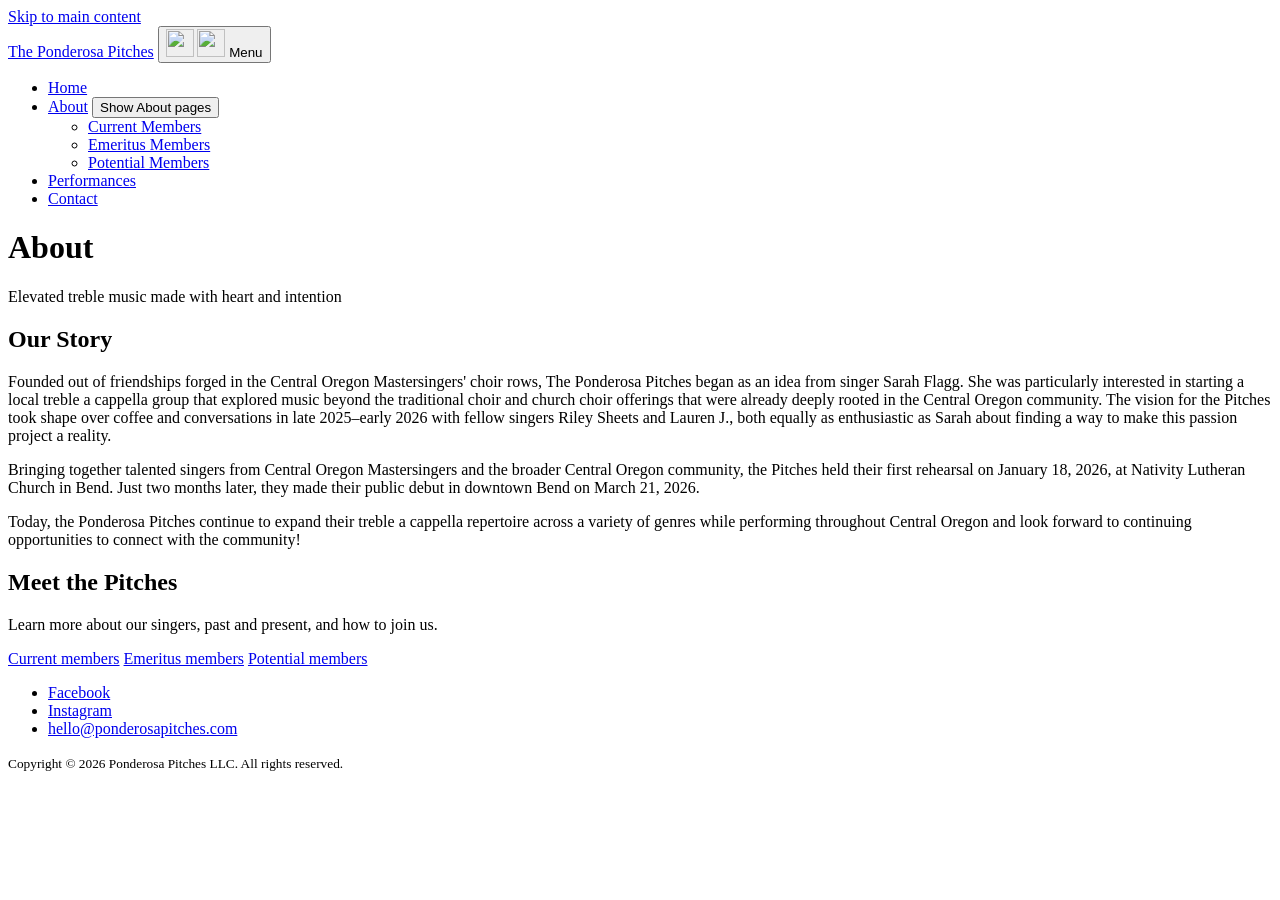
==== about.html @ 17bc46f4 "Initial files upload" ====
<!doctype html>
<html class="no-js" lang="en">
  <head>
    <meta charset="utf-8" />
    <meta name="viewport" content="width=device-width, initial-scale=1.0" />
    <title>About | The Ponderosa Pitches</title>
    <meta name="description" content="The story of The Ponderosa Pitches, Central Oregon's treble a cappella group." />
    <meta name="theme-color" content="#1c1c1c" />

    <!-- Link previews on Facebook, Instagram, texts. Change the domain if the site lives elsewhere. -->
    <meta property="og:type" content="website" />
    <meta property="og:site_name" content="The Ponderosa Pitches" />
    <meta property="og:title" content="About | The Ponderosa Pitches" />
    <meta property="og:description" content="The story of The Ponderosa Pitches, Central Oregon's treble a cappella group." />
    <meta property="og:url" content="https://ponderosapitches.com/about.html" />
    <meta property="og:image" content="https://ponderosapitches.com/images/all-members-1536.jpg" />
    <meta property="og:image:width" content="1536" />
    <meta property="og:image:height" content="1024" />
    <meta property="og:image:alt" content="The nine members of the Ponderosa Pitches standing in a row, smiling." />

    <link rel="icon" href="images/favicon.svg" type="image/svg+xml" />
    <link rel="apple-touch-icon" href="images/apple-touch-icon.png" />

    <link rel="preconnect" href="https://fonts.googleapis.com" />
    <link rel="preconnect" href="https://fonts.gstatic.com" crossorigin />
    <link rel="stylesheet" href="https://fonts.googleapis.com/css2?family=Bebas+Neue&family=Playfair+Display:wght@400..700&display=swap" />
    <link rel="stylesheet" href="css/pitches.css" />
    <script>document.documentElement.className = 'js';</script>
  </head>
  <body>
    <a class="skip-link" href="#main">Skip to main content</a>

    <header>
      <div class="site-nav on-dark">
        <div class="grid-container">
          <nav aria-label="Main">
            <div class="site-nav__bar">
              <a class="site-nav__brand" href="index.html">The Ponderosa Pitches</a>
              <button class="nav-toggle" type="button" aria-expanded="false" aria-controls="primary-menu">
                <img class="icon-closed" src="images/menu-bars.svg" alt="" width="28" height="28" />
                <img class="icon-open" src="images/menu-close.svg" alt="" width="28" height="28" />
                <span class="visually-hidden">Menu</span>
              </button>
            </div>
            <ul class="nav-menu" id="primary-menu">
              <li><a href="index.html">Home</a></li>
              <li class="has-subnav is-current">
                <a href="about.html" aria-current="page">About</a>
                <button class="subnav-toggle" type="button" aria-expanded="false" aria-controls="about-subnav">
                  <span class="visually-hidden">Show About pages</span>
                </button>
                <ul class="subnav" id="about-subnav">
                  <li><a href="current.html">Current Members</a></li>
                  <li><a href="emeritus.html">Emeritus Members</a></li>
                  <li><a href="potential-members.html">Potential Members</a></li>
                </ul>
              </li>
              <li><a href="performances.html">Performances</a></li>
              <li><a href="contact.html">Contact</a></li>
            </ul>
          </nav>
        </div>
      </div>
    </header>

    <main id="main" tabindex="-1">
      <div class="page-title">
        <div class="grid-container">
          <h1>About</h1>
          <p class="subtitle">Elevated treble music made with heart and intention</p>
        </div>
      </div>

      <div class="page-body">
        <div class="grid-container">
          <div class="prose">
            <h2>Our Story</h2>
            <p>Founded out of friendships forged in the Central Oregon Mastersingers' choir rows, The Ponderosa Pitches began as an idea from singer Sarah Flagg. She was particularly interested in starting a local treble a cappella group that explored music beyond the traditional choir and church choir offerings that were already deeply rooted in the Central Oregon community. The vision for the Pitches took shape over coffee and conversations in late 2025–early 2026 with fellow singers Riley Sheets and Lauren J., both equally as enthusiastic as Sarah about finding a way to make this passion project a reality.</p>
            <p>Bringing together talented singers from Central Oregon Mastersingers and the broader Central Oregon community, the Pitches held their first rehearsal on January 18, 2026, at Nativity Lutheran Church in Bend. Just two months later, they made their public debut in downtown Bend on March 21, 2026.</p>
            <p>Today, the Ponderosa Pitches continue to expand their treble a cappella repertoire across a variety of genres while performing throughout Central Oregon and look forward to continuing opportunities to connect with the community!</p>

            <h2>Meet the Pitches</h2>
            <p>Learn more about our singers, past and present, and how to join us.</p>
            <p class="button-row">
              <a class="button" href="current.html">Current members</a>
              <a class="button" href="emeritus.html">Emeritus members</a>
              <a class="button" href="potential-members.html">Potential members</a>
            </p>
          </div>
        </div>
      </div>
    </main>

    <footer class="site-footer on-dark">
      <div class="grid-container">
        <nav aria-label="Connect with us">
          <ul class="footer-links">
            <li><a href="https://facebook.com/ponderosapitches">Facebook</a></li>
            <li><a href="https://instagram.com/ponderosapitches">Instagram</a></li>
            <li><a href="mailto:hello@ponderosapitches.com">hello@ponderosapitches.com</a></li>
          </ul>
        </nav>
        <small>Copyright © 2026 Ponderosa Pitches LLC. All rights reserved.</small>
      </div>
    </footer>

    <script src="js/nav.js"></script>
  </body>
</html>
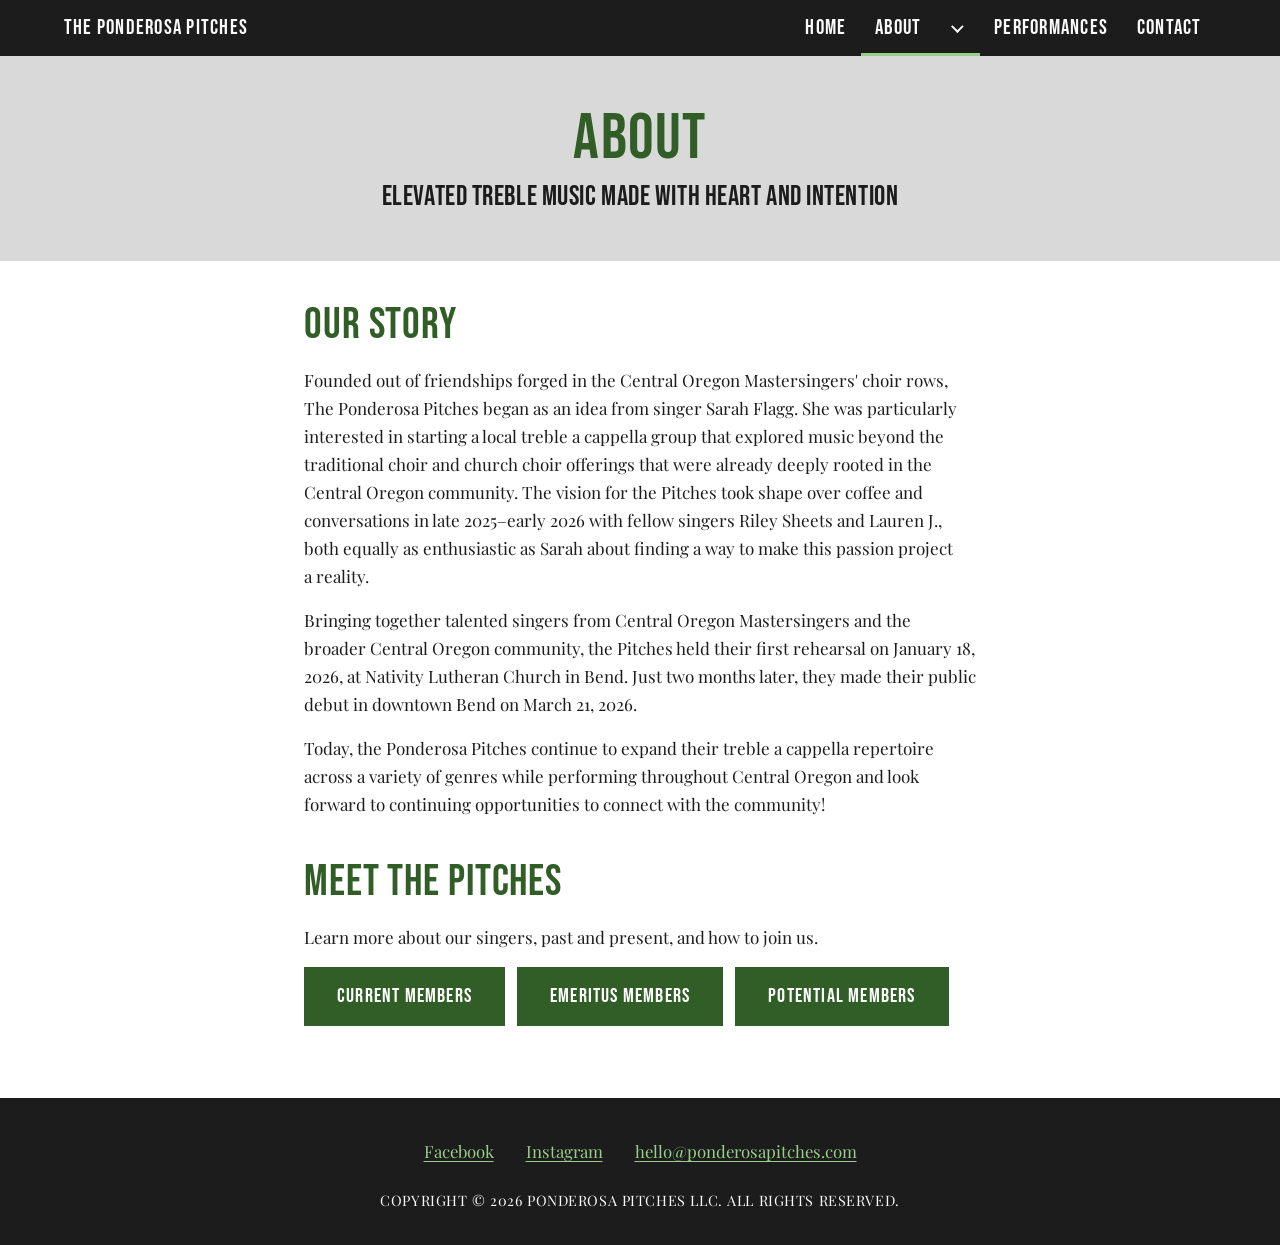
==== commit 2676e839: "Fix stylesheet path and update comment in about.html Updated the stylesheet link and modified commen" ====
--- a/about.html
+++ b/about.html
@@ -7,7 +7,7 @@
     <meta name="description" content="The story of The Ponderosa Pitches, Central Oregon's treble a cappella group." />
     <meta name="theme-color" content="#1c1c1c" />
 
-    <!-- Link previews on Facebook, Instagram, texts. Change the domain if the site lives elsewhere. -->
+    <!-- Link previews on Facebook, Instagram, texts. -->
     <meta property="og:type" content="website" />
     <meta property="og:site_name" content="The Ponderosa Pitches" />
     <meta property="og:title" content="About | The Ponderosa Pitches" />
@@ -24,7 +24,7 @@
     <link rel="preconnect" href="https://fonts.googleapis.com" />
     <link rel="preconnect" href="https://fonts.gstatic.com" crossorigin />
     <link rel="stylesheet" href="https://fonts.googleapis.com/css2?family=Bebas+Neue&family=Playfair+Display:wght@400..700&display=swap" />
-    <link rel="stylesheet" href="css/pitches.css" />
+    <link rel="stylesheet" href="styles/pitches.css" />
     <script>document.documentElement.className = 'js';</script>
   </head>
   <body>
--- a/styles/pitches.css
+++ b/styles/pitches.css
@@ -0,0 +1,675 @@
+/* ==========================================================================
+   The Ponderosa Pitches - site styles 
+   ========================================================================== */
+
+:root {
+  --dark-green: #315e26;
+  --light-green: #97cf8a;   /* value from the original Google Site */
+  --grey: #d9d9d9;
+  --blackish: #1c1c1c;
+  --offwhite: #f9f9f9;
+  --field-border: #595959;  /* also used for chip/card UI borders that must meet 3:1 */
+  --nav-raised: #2d2d2d;    /* open menu / dropdown panel on the near-black bar */
+  --nav-line: #444;
+
+  --font-display: "Bebas Neue", Impact, "Arial Narrow", sans-serif;
+  --font-body: "Playfair Display", Georgia, "Times New Roman", serif;
+
+  --nav-height: 3.5rem;
+  --gap: clamp(1rem, 0.6rem + 1.6vw, 1.75rem);
+  --content-width: 75rem;
+  --prose-width: 42rem;
+}
+
+*, *::before, *::after { box-sizing: border-box; }
+html { -webkit-text-size-adjust: 100%; text-size-adjust: 100%; }
+body { margin: 0; }
+h1, h2, h3, h4, h5, h6, p, ul, ol, dl, dd, figure, blockquote { margin: 0; }
+p, ul, ol { margin-bottom: 1rem; }
+ul, ol { padding-left: 1.25rem; }
+img, svg, video { max-width: 100%; height: auto; vertical-align: middle; }
+iframe { max-width: 100%; }
+input, button, select, textarea { font: inherit; color: inherit; margin: 0; }
+button { cursor: pointer; }
+[hidden] { display: none !important; }
+
+/* Centered page column with 16px+ side gutters (and room for phone notches) */
+.grid-container {
+  width: 100%;
+  max-width: var(--content-width);
+  margin-left: auto;
+  margin-right: auto;
+  padding-left: max(1rem, env(safe-area-inset-left, 0px));
+  padding-right: max(1rem, env(safe-area-inset-right, 0px));
+}
+@media (min-width: 40em) {
+  .grid-container {
+    padding-left: max(1.5rem, env(safe-area-inset-left, 0px));
+    padding-right: max(1.5rem, env(safe-area-inset-right, 0px));
+  }
+}
+
+html { scroll-behavior: smooth; }
+
+body {
+  font-family: var(--font-body);
+  font-size: 1.0625rem;
+  line-height: 1.65;
+  color: var(--blackish);
+  background-color: #fff;
+  -webkit-font-smoothing: antialiased;
+}
+
+/* Sticky footer */
+body { display: flex; flex-direction: column; min-height: 100vh; min-height: 100dvh; }
+main { flex: 1 0 auto; }
+.site-footer { flex-shrink: 0; }
+
+h1, h2, h3, h4, .subtitle {
+  font-family: var(--font-display);
+  font-weight: 400;
+  color: var(--dark-green);
+  text-transform: uppercase;
+  letter-spacing: 0.02em;
+  line-height: 1.1;
+  text-wrap: balance;          /* no single word stranded on the last line */
+  overflow-wrap: break-word;   /* a long word must never force sideways scrolling */
+}
+h1 { font-size: clamp(1.9rem, 1.2rem + 3.5vw, 4rem); margin-bottom: 1rem; }
+h2 { font-size: clamp(2rem, 1.5rem + 2.4vw, 2.75rem); margin-bottom: 1rem; }
+h3 { font-size: clamp(1.5rem, 1.3rem + 1vw, 1.9rem); margin-bottom: 0.5rem; }
+.subtitle { font-size: clamp(1.25rem, 1rem + 1.2vw, 1.75rem); }
+p { text-wrap: pretty; }
+
+[id] { scroll-margin-top: calc(var(--nav-height) + 1rem); }
+
+a {
+  color: var(--dark-green);
+  text-decoration: underline;
+  text-decoration-thickness: 1px;
+  text-underline-offset: 0.15em;
+}
+a:hover, a:focus { color: var(--blackish); text-decoration-thickness: 2px; }
+
+/* Visible keyboard focus everywhere */
+:focus-visible {
+  outline: 3px solid var(--blackish) !important;
+  outline-offset: 3px !important;
+  box-shadow: 0 0 0 6px #fff !important;
+}
+.on-dark :focus-visible {
+  outline-color: var(--light-green) !important;
+  box-shadow: 0 0 0 6px var(--blackish) !important;
+}
+
+/* Skip link */
+.skip-link {
+  position: absolute;
+  left: 0.5rem; top: -4rem;
+  z-index: 100;
+  padding: 0.75rem 1.25rem;
+  background: var(--light-green);
+  color: var(--blackish);
+  font-family: var(--font-display);
+  font-size: 1.25rem;
+  letter-spacing: 0.05em;
+  text-transform: uppercase;
+  text-decoration: none;
+}
+.skip-link:focus { top: 0.5rem; color: var(--blackish); }
+
+main:focus { outline: none; } 
+
+/* ---------- buttons ---------- */
+.button, .button:visited {
+  display: inline-flex;
+  align-items: center;
+  justify-content: center;
+  min-height: 2.75rem;
+  padding: 0.85em 1.6em;
+  margin: 0;
+  border: 1px solid transparent;
+  border-radius: 0;
+  background-color: var(--dark-green);
+  color: #fff;
+  font-family: var(--font-display);
+  font-size: 1.25rem;
+  line-height: 1.15;           /* room between lines when a long label wraps on phones */
+  letter-spacing: 0.06em;
+  text-align: center;
+  text-wrap: balance;
+  text-transform: uppercase;
+  text-decoration: none;
+  cursor: pointer;
+  transition: background-color 0.2s ease, transform 0.15s ease, box-shadow 0.15s ease;
+}
+.button:hover, .button:focus {
+  background-color: var(--blackish);
+  color: #fff;
+  text-decoration: none;
+}
+.button:hover { transform: translateY(-1px); box-shadow: 0 4px 12px rgba(0, 0, 0, 0.2); }
+
+/* ---------- header / navigation ---------- */
+
+body > header {
+  position: sticky;
+  top: 0;
+  z-index: 50;
+}
+.site-nav {
+  background: var(--blackish);
+  color: var(--offwhite);
+  padding-top: env(safe-area-inset-top, 0px);
+}
+/* On very short screens (phone held sideways, or heavy zoom) let it scroll away so it
+   doesn't eat the reading area */
+@media (max-height: 30em) {
+  body > header { position: static; }
+}
+
+.site-nav a, .site-nav button {
+  color: var(--offwhite);
+  font-family: var(--font-display);
+  font-size: 1.3rem;
+  letter-spacing: 0.06em;
+  text-transform: uppercase;
+  text-decoration: none;
+  transition: color 0.15s ease;
+}
+.site-nav a:hover, .site-nav button:hover { color: var(--light-green); }
+
+.site-nav__bar {
+  display: flex; align-items: center; justify-content: space-between;
+  gap: 1rem; min-height: var(--nav-height);
+}
+.site-nav__brand { padding: 0.5rem 0; }
+
+/* Menu trigger */
+.nav-toggle {
+  display: none;               /* shown only when JS is running, on small screens */
+  width: 2.75rem; height: 2.75rem; padding: 0; margin: 0;
+  align-items: center; justify-content: center;
+  background: transparent; border: 0; border-radius: 3px;
+  cursor: pointer;
+}
+.nav-toggle img { display: block; width: 1.75rem; height: 1.75rem; }
+/* Two icons, swapped by the button's expanded state */
+.nav-toggle .icon-open, .nav-toggle[aria-expanded="true"] .icon-closed { display: none; }
+.nav-toggle[aria-expanded="true"] .icon-open { display: block; }
+.nav-toggle[aria-expanded="true"] { background: var(--nav-raised); }
+
+.nav-menu, .nav-menu ul { list-style: none; margin: 0; padding: 0; }
+.nav-menu > li { position: relative; }
+.nav-menu a, .subnav-toggle {
+  display: flex; align-items: center;
+  min-height: 2.75rem; padding: 0.4rem 0.9rem;
+}
+/* Current page (aria-current="page") or section (aria-current="true") is marked with a bar */
+.nav-menu a[aria-current] { box-shadow: inset 4px 0 0 var(--light-green); }
+
+.has-subnav { display: flex; flex-wrap: wrap; align-items: stretch; }
+.has-subnav > a { flex: 1 1 auto; }
+.subnav-toggle {
+  flex: 0 0 auto; width: 2.75rem; justify-content: center;
+  background: transparent; border: 0; cursor: pointer; padding: 0;
+}
+.subnav-toggle::after,
+.member-card__bio summary::after {        /* chevron drawn with borders, no icon font needed */
+  content: ""; width: 0.55rem; height: 0.55rem;
+  border-right: 2px solid currentColor; border-bottom: 2px solid currentColor;
+  transform: translateY(-2px) rotate(45deg);
+  transition: transform 0.2s ease;
+}
+.subnav-toggle[aria-expanded="true"]::after { transform: translateY(2px) rotate(-135deg); }
+
+.subnav { display: none; flex-basis: 100%; background: var(--nav-raised); }
+.subnav.is-open { display: block; }
+.subnav a { padding-left: 1.75rem; }
+
+/* Small screens: menu collapses behind a button, but only when JS is available */
+@media (max-width: 47.99em) {
+  .js .nav-toggle { display: inline-flex; }
+  .js .nav-menu { display: none; padding-bottom: 0.75rem; }
+  .js .nav-menu.is-open {
+    display: block;
+    /* the bar is sticky, so an open menu must scroll on its own if it is taller than the screen */
+    max-height: calc(100dvh - var(--nav-height));
+    overflow-y: auto;
+    overscroll-behavior: contain;
+  }
+  .nav-menu > li + li { border-top: 1px solid var(--nav-line); }
+}
+
+/* Larger screens: horizontal bar with dropdown submenu */
+@media (min-width: 48em) {
+  .site-nav nav { display: flex; flex-wrap: wrap; align-items: center; justify-content: space-between; column-gap: 1.5rem; }
+  .site-nav__bar { flex: 0 0 auto; }
+  .nav-menu { display: flex; flex-wrap: wrap; align-items: stretch; }
+  .nav-menu > li { display: flex; }
+  .nav-menu > li > a, .nav-menu .subnav-toggle { min-height: var(--nav-height); }
+  .nav-menu > li.is-current { box-shadow: inset 0 -3px 0 var(--light-green); }
+  .nav-menu > li > a[aria-current] { box-shadow: none; }
+  .has-subnav { flex-wrap: nowrap; }
+  .subnav {
+    position: absolute; top: 100%; right: 0; z-index: 20;
+    min-width: 16rem; border-top: 1px solid var(--nav-line);
+    box-shadow: 0 6px 12px rgba(0, 0, 0, 0.35);
+  }
+  .subnav a { padding-left: 0.9rem; white-space: nowrap; }
+}
+/* Tablets: slightly tighter menu so the site name and links share one line */
+@media (min-width: 48em) and (max-width: 63.99em) {
+  .site-nav a, .site-nav button { font-size: 1.15rem; letter-spacing: 0.04em; }
+  .nav-menu > li > a { padding-left: 0.6rem; padding-right: 0.6rem; }
+  .nav-menu .subnav-toggle { width: 2.25rem; }
+  .site-nav nav { column-gap: 1rem; }
+}
+@media (min-width: 48em) and (max-width: 54.99em) {
+  .site-nav a, .site-nav button { font-size: 1.05rem; }
+  .nav-menu > li > a { padding-left: 0.45rem; padding-right: 0.45rem; }
+}
+
+/* Home page: site name fades in once the big logo scrolls out of view (js/nav.js) */
+.brand-auto .site-nav__brand { opacity: 0; visibility: hidden; transition: opacity 0.25s ease, visibility 0.25s; }
+.brand-auto.brand-shown .site-nav__brand { opacity: 1; visibility: visible; }
+
+/* ---------- 6. Logo banner + hero photo ---------- */
+.site-banner { text-align: center; padding: 1.25rem 0 0.25rem; }
+.site-logo { margin: 0; line-height: 0; }
+.site-logo img { display: block; width: 100%; max-width: 32rem; height: auto; margin: 0 auto; }
+.site-banner .subtitle { margin: 0.25rem 0 1.25rem; }
+
+/* main pic in index.html swaps in a pre-cropped 2:1 photo on wider screens. */
+.hero-photo { margin: 0; }
+.hero-photo img { display: block; width: 100%; height: auto; }
+
+/* ---------- performances ---------- */
+.upcoming { padding: 2.5rem 0 1rem; }
+.event-list { list-style: none; margin: 0 0 1.5rem; padding: 0; }
+.event {
+  display: flex; align-items: flex-start; gap: 1.1rem;
+  padding: 1.1rem 0;
+  border-bottom: 1px solid var(--grey);
+}
+.event:first-child { border-top: 1px solid var(--grey); }
+.event__badge {
+  flex: 0 0 4.25rem;
+  padding: 0.4rem 0 0.3rem;
+  background: var(--dark-green); color: #fff;
+  text-align: center; line-height: 1;
+  font-family: var(--font-display); text-transform: uppercase;
+}
+.event__month { display: block; font-size: 1.2rem; letter-spacing: 0.08em; }
+.event__day { display: block; font-size: 2.5rem; }
+.event__body { flex: 1 1 auto; min-width: 0; }
+.event__title { margin: 0 0 0.25rem; }
+.event__meta { margin: 0; }
+.event__meta + .event__meta { margin-top: 0.1rem; }
+.event__link { display: inline-block; margin-top: 0.4rem; }
+.event-empty {
+  padding: 1.25rem 1.5rem; margin: 0 0 1.5rem;
+  background: var(--offwhite); border-left: 6px solid var(--dark-green);
+}
+.upcoming__more { text-align: center; }
+
+/* ---------- interior pages ---------- */
+.page-title { background: var(--grey); text-align: center; padding: clamp(1.75rem, 1rem + 3vw, 3rem) 0; }
+.page-title h1 { margin: 0; }
+.page-title .subtitle { margin: 0.5rem 0 0; color: var(--blackish); }
+.page-body { padding: 2.5rem 0 3.5rem; }
+.prose { max-width: var(--prose-width); margin-left: auto; margin-right: auto; }
+.prose h2 { margin-top: 2.5rem; }
+.prose h2:first-child { margin-top: 0; }
+.prose h3 { margin-top: 2rem; }
+.button-row { display: flex; flex-wrap: wrap; gap: 0.75rem; margin: 0 0 1rem; }
+.contact-list { list-style: none; margin: 1.5rem 0; padding: 0; }
+.contact-list li { padding: 0.35rem 0; font-size: 1.15rem; overflow-wrap: anywhere; }
+.page-intro { margin: 0 0 2rem; font-size: clamp(1.5rem, 1.2rem + 1.2vw, 2rem); text-align: center; }
+
+/* ---------- intro (home) ---------- */
+#intro {
+  text-align: center;
+  background-color: var(--grey);
+  margin: 2rem 0;
+  padding: 3.5rem 0;
+}
+#intro p { max-width: var(--prose-width); margin-left: auto; margin-right: auto; }
+@media (min-width: 48em) { #intro { padding: 5rem 0; } }
+
+/* ---------- utilities ---------- */
+.visually-hidden {
+  position: absolute !important;
+  width: 1px; height: 1px;
+  margin: -1px; padding: 0; border: 0;
+  overflow: hidden; clip: rect(0 0 0 0); white-space: nowrap;
+}
+
+/* ---------- member cards ---------- */
+/* Phones and small tablets (under 768px): photo on top, then name, favorites and bio stacked.
+   768px and wider: photo on the left, text on the right.
+   Photos are 300px square, and never smaller than 250px, at every screen size. */
+.member-cards {
+  list-style: none;
+  margin: 0 auto;
+  padding: 0;
+  max-width: 62rem;
+  display: grid;
+  gap: var(--gap);
+}
+.member-card {
+  --photo: 18.75rem;          /* 300px */
+  --photo-min: 15.625rem;     /* 250px */
+  display: grid;
+  grid-template-columns: minmax(0, 1fr);
+  grid-template-areas:
+    "photo"
+    "head"
+    "facts"
+    "bio";
+  align-content: start;
+  row-gap: 0.85rem;
+  padding: 1rem 0.75rem 0.75rem;
+  background: #fff;
+  border: 1px solid var(--grey);
+  border-left: 6px solid var(--dark-green);
+}
+@media (min-width: 30em) {
+  .member-card { padding: 1.25rem; }
+}
+@media (min-width: 48em) {
+  .member-card {
+    grid-template-columns: var(--photo) minmax(0, 1fr);
+    grid-template-areas:
+      "photo head"
+      "photo facts"
+      "photo bio";
+    grid-template-rows: auto auto 1fr; 
+    column-gap: clamp(1.5rem, 3vw, 2.25rem);
+  }
+}
+
+.member-card__photo {
+  grid-area: photo;
+  display: block;
+  width: var(--photo);
+  min-width: min(var(--photo-min), 100%); 
+  max-width: 100%;
+  height: auto;
+  aspect-ratio: 1;
+  object-fit: cover;
+  background: var(--grey);
+}
+@media (max-width: 47.99em) {
+  .member-card__photo { justify-self: center; }   /* centered above the text when stacked */
+}
+.member-card__head { grid-area: head; display: grid; grid-template-columns: minmax(0, 1fr); gap: 0.4rem; align-content: start; min-width: 0; }
+.member-card__name { font-size: clamp(1.5rem, 1.2rem + 1.2vw, 2.1rem); margin: 0; }
+
+.member-card__tags { display: flex; flex-wrap: wrap; gap: 0.4rem; margin: 0; }
+.member-card__tags span {
+  display: inline-block;
+  padding: 0.2em 0.75em 0.1em;
+  border: 1px solid var(--field-border);
+  border-radius: 999px;
+  font-family: var(--font-display);
+  font-size: 1.05rem;
+  letter-spacing: 0.06em;
+  text-transform: uppercase;
+  line-height: 1.3;
+}
+.member-card__tags span:first-child {           /* voice part */
+  background: var(--dark-green);
+  border-color: var(--dark-green);
+  color: #fff;
+}
+.member-card__tags span + span { text-transform: none; font-family: var(--font-body); font-size: 0.9rem; letter-spacing: 0; line-height: 1.6; }
+
+.member-card__role {
+  margin: 0;
+  font-style: italic;
+  font-weight: 700;
+  color: var(--dark-green);
+}
+.member-card__soon { grid-area: facts; margin: 0; font-style: italic; }
+
+/* favorites */
+.member-card__facts { grid-area: facts; display: grid; gap: 0.6rem 1.5rem; margin: 0; min-width: 0; }
+@media (min-width: 64em) {
+  .member-card__facts { grid-template-columns: repeat(3, minmax(0, 1fr)); }
+  .member-card__facts > div:nth-child(n+4) { grid-column: 1 / -1; }   /* fun fact + why-I-love span both columns */
+}
+.member-card__facts dt {
+  font-family: var(--font-display);
+  font-size: 1.05rem;
+  letter-spacing: 0.06em;
+  text-transform: uppercase; 
+  color: var(--dark-green);
+  line-height: 1.2;
+}
+.member-card__facts dd { margin: 0; line-height: 1.5; }
+.member-card cite { font-style: italic; }
+
+.member-card__bio { grid-area: bio; align-self: start; border-top: 1px solid var(--grey); padding-top: 0.25rem; min-width: 0; }
+.member-card__bio summary {
+  display: flex;
+  align-items: center;
+  justify-content: space-between;
+  gap: 0.5rem;
+  min-height: 2.75rem; 
+  list-style: none;
+  cursor: pointer;
+  color: var(--dark-green);
+  font-weight: 700;
+  text-decoration: underline;
+  text-underline-offset: 0.15em;
+}
+.member-card__bio summary::-webkit-details-marker { display: none; }
+.member-card__bio summary:hover { color: var(--blackish); }
+.member-card__bio[open] summary::after { transform: translateY(2px) rotate(-135deg); }
+.member-card__bio p { margin: 0.25rem 0 0.5rem; }
+
+/* Smooth open/close where supported (recent Chrome/Edge); instant elsewhere */
+@supports (interpolate-size: allow-keywords) {
+  .member-card__bio { interpolate-size: allow-keywords; }
+  .member-card__bio::details-content {
+    height: 0;
+    overflow: clip;
+    transition: height 0.3s ease, content-visibility 0.3s allow-discrete;
+  }
+  .member-card__bio[open]::details-content { height: auto; }
+}
+
+/* ---------- newsletter form ---------- */
+#connect { padding: 1.5rem 0 3.5rem; }
+#connect h2 { color: var(--blackish); }
+.signup { max-width: var(--prose-width); }
+.signup__submit { margin: 0 0 1rem; }
+.signup label {
+  display: block; margin-bottom: 0.25rem;
+  font-weight: 700; color: var(--blackish); font-size: 1rem;
+}
+.signup input[type="text"], .signup input[type="email"] {
+  display: block;
+  width: 100%;
+  height: 2.75rem;
+  margin-bottom: 1rem;
+  padding: 0.5rem 0.75rem;
+  border: 2px solid var(--field-border);
+  border-radius: 0;
+  background: #fff;
+  -webkit-appearance: none;
+  appearance: none;
+  font-family: var(--font-body); font-size: 1rem; color: var(--blackish);
+}
+.signup input:user-invalid { border-color: #b3261e; }   /* only after the visitor has interacted */
+.signup .req-note { font-size: 0.95rem; margin-bottom: 1rem; }
+.signup .consent { display: flex; align-items: flex-start; gap: 0.6rem; margin-bottom: 1rem; }
+.signup .consent input { flex: 0 0 auto; width: 1.5rem; height: 1.5rem; margin: 0.15rem 0 0; accent-color: var(--dark-green); }
+.signup .consent label { margin: 0; font-weight: 400; }
+.signup .privacy { font-size: 0.95rem; margin: 1rem 0 0; }
+.signup__status:empty { display: none; }
+.signup__status { margin: 0 0 1rem; padding: 1rem 1.25rem; border-left: 6px solid var(--dark-green); background: var(--offwhite); }
+.signup__status:focus { outline: none; }
+.signup__status.is-success { font-size: 1.15rem; font-weight: 700; }
+.signup__status.is-error { border-left-color: #b3261e; }
+@media (min-width: 48em) {
+  .signup { max-width: 56rem; }
+  .signup__grid { display: grid; grid-template-columns: 1fr 1fr; column-gap: 1.5rem; align-items: center; }
+  .signup .consent { margin-bottom: 0; }
+  .signup__submit { margin: 0; justify-self: end; }
+}
+
+/* ---------- footer ---------- */
+.site-footer {
+  background-color: var(--blackish);
+  color: var(--offwhite);
+  text-align: center;
+  padding: 2rem 0 calc(2rem + env(safe-area-inset-bottom, 0px));
+}
+.site-footer a { color: var(--light-green); }
+.site-footer a:hover, .site-footer a:focus { color: #fff; }
+.footer-links { list-style: none; margin: 0 0 1rem; padding: 0; display: flex; flex-wrap: wrap; justify-content: center; gap: 0.25rem 1.5rem; }
+.footer-links a { display: inline-block; padding: 0.5rem 0.25rem; font-size: 1.05rem; overflow-wrap: anywhere; }
+/* Typed in normal case in the HTML; shown in capitals here so screen readers read words, not letters */
+.site-footer small { display: block; font-size: 0.9rem; letter-spacing: 0.04em; text-transform: uppercase; }
+
+/* ---------- 14. Embedded Google Calendar (performances.html) ---------- */
+.calendar-embed { display: block; width: 100%; height: 38rem; max-height: 80vh; border: 0; margin-bottom: 1rem; }
+
+/* ---------- contact page ---------- */
+.contact-layout {
+  display: grid;
+  gap: 2.5rem;
+  max-width: 62rem;
+  margin: 0 auto;
+}
+@media (min-width: 56em) {
+  .contact-layout { grid-template-columns: minmax(0, 1.15fr) minmax(0, 1fr); gap: 3.5rem; align-items: start; }
+}
+.contact-layout h2 { margin-top: 0; }
+.booking {
+  padding: clamp(1.25rem, 3vw, 2rem);
+  background: var(--offwhite);
+  border-left: 6px solid var(--dark-green);
+}
+.booking .button-row { margin: 1.5rem 0 0; }
+.contact-list { margin: 1rem 0 1.5rem; }
+.contact-list li { display: grid; padding: 0.4rem 0; }
+.contact-list__label {
+  font-family: var(--font-display);
+  font-size: 1.15rem;
+  letter-spacing: 0.06em;
+  text-transform: uppercase;
+  color: var(--dark-green);
+  line-height: 1.2;
+}
+
+/* Lists with a check mark instead of a bullet */
+.check-list { list-style: none; padding: 0; margin: 0 0 1rem; display: grid; gap: 0.4rem; }
+.check-list li { position: relative; padding-left: 1.75rem; }
+.check-list li::before {
+  content: "";
+  position: absolute;
+  left: 0.3rem;
+  top: 0.35em;
+  width: 0.45rem;
+  height: 0.8rem;
+  border-right: 3px solid var(--dark-green);
+  border-bottom: 3px solid var(--dark-green);
+  transform: rotate(45deg);
+}
+
+/* Instagram grid: three square tiles across at every size */
+.social { max-width: 62rem; margin: 3.5rem auto 0; }
+.social__head {
+  display: flex;
+  flex-wrap: wrap;
+  align-items: baseline;
+  justify-content: space-between;
+  gap: 0.25rem 1.5rem;
+  margin-bottom: 1rem;
+}
+.social__head h2 { margin: 0; }
+.social__follow { font-weight: 700; }
+.social-grid {
+  list-style: none;
+  margin: 0;
+  padding: 0;
+  display: grid;
+  grid-template-columns: repeat(3, minmax(0, 1fr));
+  gap: clamp(0.35rem, 1vw, 0.75rem);
+}
+.social-grid a { display: block; aspect-ratio: 1; overflow: hidden; background: var(--grey); }
+.social-grid img {
+  display: block;
+  width: 100%;
+  height: 100%;
+  object-fit: cover;
+  transition: transform 0.35s ease, opacity 0.2s ease;
+}
+.social-grid a:hover img { transform: scale(1.04); opacity: 0.9; }
+
+/* ---------- potential Members ---------- */
+/* Audition status box: grey-green note when closed; add .status-note--open when auditions open */
+.status-note {
+  margin: 0 0 2.5rem;
+  padding: clamp(1.25rem, 3vw, 1.75rem);
+  background: var(--offwhite);
+  border-left: 6px solid var(--dark-green);
+}
+.status-note--open { background: var(--light-green); }   /* near-black text on light green: 9.4:1 */
+.status-note--open .status-note__title { color: var(--blackish); }
+.status-note__title { font-size: clamp(1.6rem, 1.3rem + 1.2vw, 2.1rem); margin: 0 0 0.5rem; }
+.prose .status-note__title { margin-top: 0; }
+.status-note p:last-child { margin-bottom: 0; }
+
+/* Quick facts */
+.glance { display: grid; gap: 1rem 2rem; margin: 0 0 1rem; }
+@media (min-width: 36em) { .glance { grid-template-columns: repeat(2, minmax(0, 1fr)); } }
+.glance > div { border-top: 3px solid var(--dark-green); padding-top: 0.5rem; }
+.glance dt {
+  font-family: var(--font-display);
+  font-size: 1.2rem;
+  letter-spacing: 0.06em;
+  text-transform: uppercase;
+  color: var(--dark-green);
+  line-height: 1.2;
+}
+.glance dd { margin: 0; }
+
+/* Audition steps: numbered */
+.steps { list-style: none; padding: 0; margin: 0 0 1rem; counter-reset: step; display: grid; gap: 1.25rem; }
+.steps > li {
+  counter-increment: step;
+  display: grid;
+  grid-template-columns: 2.75rem minmax(0, 1fr);
+  column-gap: 1rem;
+}
+.steps > li::before {
+  content: counter(step);
+  grid-row: span 2;
+  display: grid;
+  place-items: center;
+  width: 2.75rem;
+  height: 2.75rem;
+  border-radius: 50%;
+  background: var(--dark-green);
+  color: #fff;
+  font-family: var(--font-display);
+  font-size: 1.5rem;
+  line-height: 1;
+  padding-top: 0.1em;
+}
+.steps h3 { margin: 0.35rem 0 0.25rem; }
+.prose .steps h3 { margin-top: 0.35rem; }
+.steps p { margin: 0; }
+
+/* ---------- motion ---------- */
+@view-transition { navigation: auto; }
+
+@media (prefers-reduced-motion: reduce) {
+  @view-transition { navigation: none; }
+  html { scroll-behavior: auto; }
+  *, *::before, *::after { transition: none !important; animation: none !important; }
+}
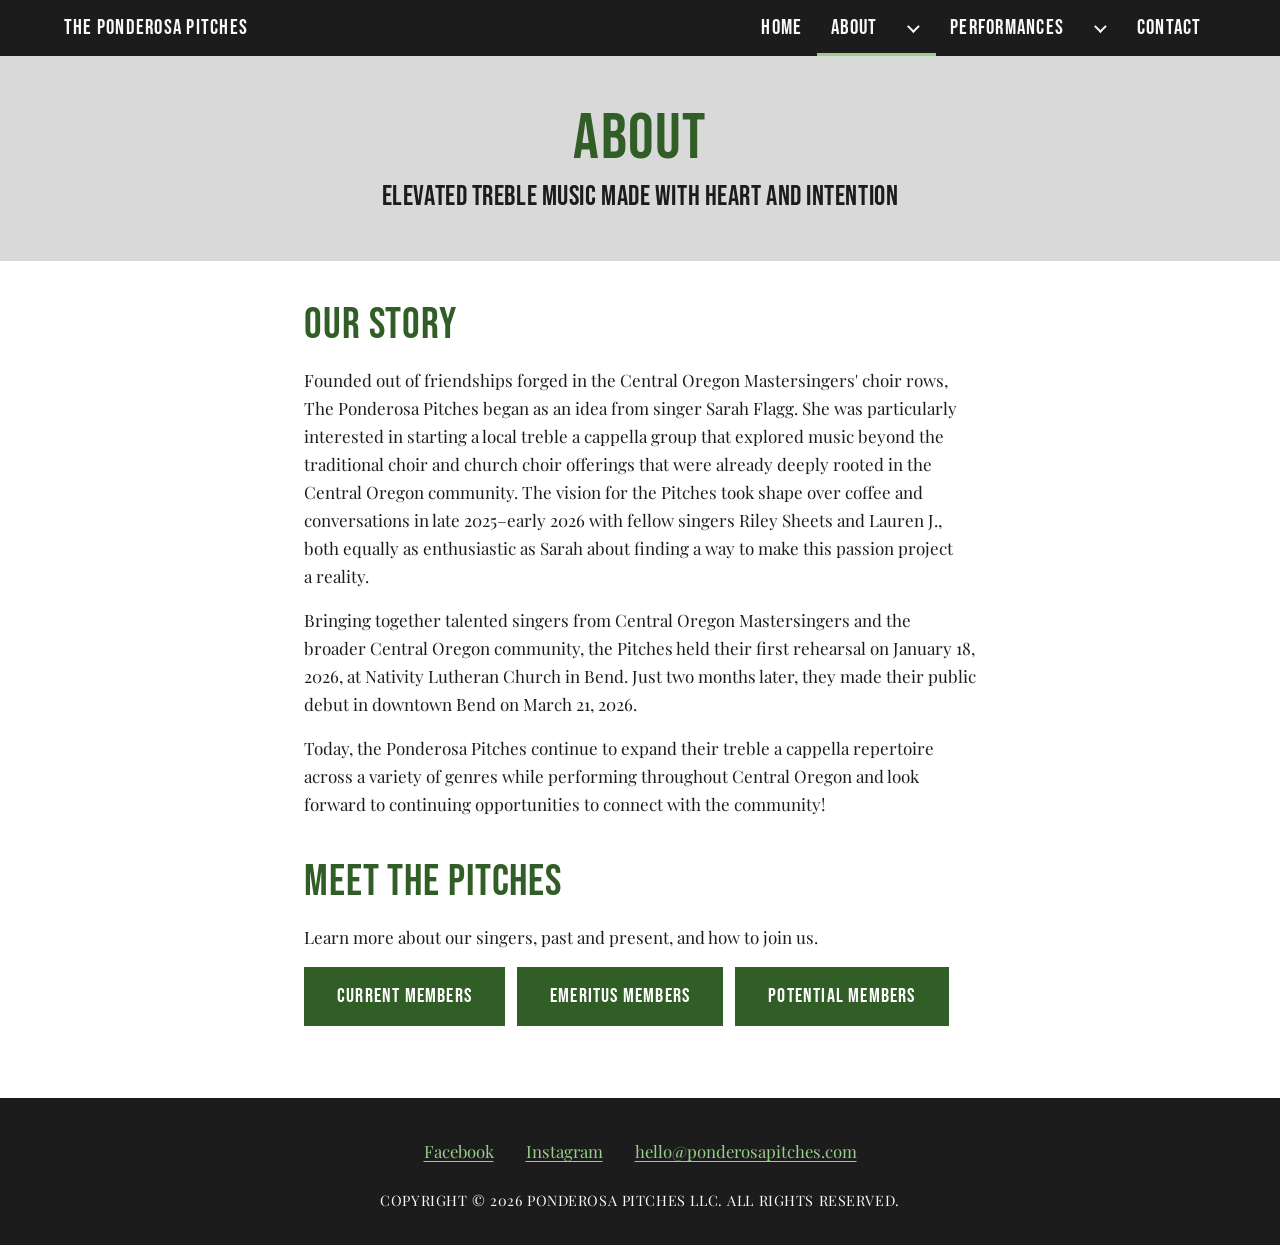
==== commit dbaff230: "Add sub-navigation for Performances section" ====
--- a/about.html
+++ b/about.html
@@ -54,8 +54,16 @@
                   <li><a href="emeritus.html">Emeritus Members</a></li>
                   <li><a href="potential-members.html">Potential Members</a></li>
                 </ul>
-              </li>
-              <li><a href="performances.html">Performances</a></li>
+            </li>
+            <li class="has-subnav">
+              <a href="performances.html">Performances</a>
+              <button class="subnav-toggle" type="button" aria-expanded="false" aria-controls="performances-subnav">
+                <span class="visually-hidden">Show Performances pages</span>
+              </button>
+              <ul class="subnav" id="performances-subnav">
+                <li><a href="repertoire.html">Repertoire</a></li>
+              </ul>
+            </li>              
               <li><a href="contact.html">Contact</a></li>
             </ul>
           </nav>
@@ -104,6 +112,6 @@
       </div>
     </footer>
 
-    <script src="js/nav.js"></script>
+    <script src="styles/nav.js"></script>
   </body>
 </html>
--- a/styles/pitches.css
+++ b/styles/pitches.css
@@ -313,6 +313,56 @@
 }
 .upcoming__more { text-align: center; }
 
+/* ---------- repertoire ----------
+.rep-section { margin-bottom: 2.5rem; }
+.features {
+  list-style: none;
+  margin: 0;
+  padding: 0;
+  display: grid;
+  gap: var(--gap);
+}
+@media (min-width: 40em) {
+  .features { grid-template-columns: repeat(2, minmax(0, 1fr)); }
+}
+.feature {
+  display: flex;
+  flex-direction: column;
+  min-width: 0;
+  background: #fff;
+  border: 1px solid var(--grey);
+  border-left: 6px solid var(--dark-green);
+}
+.feature__media img,
+.feature__media video {
+  display: block;
+  width: 100%;
+  height: auto;
+  aspect-ratio: 1;
+  object-fit: cover;
+  background: var(--grey);
+}
+.feature__media video { background: #000; }
+.feature__body { padding: 1rem 1.25rem 1.25rem; }
+.prose .feature__title { margin: 0 0 0.25rem; }
+.feature__credit { margin: 0 0 0.5rem; font-style: italic; }
+.feature__body p:last-child { margin-bottom: 0; }
+
+.rep-list { list-style: none; margin: 0; padding: 0; }
+.rep-list li {
+  display: flex;
+  flex-wrap: wrap;
+  align-items: baseline;
+  justify-content: space-between;
+  gap: 0.1rem 1.25rem;
+  padding: 0.75rem 0;
+  border-bottom: 1px solid var(--grey);
+}
+.rep-list li:first-child { border-top: 1px solid var(--grey); }
+.rep-list__title { font-style: normal; font-weight: 700; overflow-wrap: break-word; }
+.rep-list__credit { font-style: italic; }
+.rep-list__arr { display: block; font-style: normal; font-size: 0.95rem; }
+
 /* ---------- interior pages ---------- */
 .page-title { background: var(--grey); text-align: center; padding: clamp(1.75rem, 1rem + 3vw, 3rem) 0; }
 .page-title h1 { margin: 0; }
@@ -534,7 +584,7 @@
 /* Typed in normal case in the HTML; shown in capitals here so screen readers read words, not letters */
 .site-footer small { display: block; font-size: 0.9rem; letter-spacing: 0.04em; text-transform: uppercase; }
 
-/* ---------- 14. Embedded Google Calendar (performances.html) ---------- */
+/* ---------- calendar embed ---------- */
 .calendar-embed { display: block; width: 100%; height: 38rem; max-height: 80vh; border: 0; margin-bottom: 1rem; }
 
 /* ---------- contact page ---------- */
@@ -580,7 +630,7 @@
   transform: rotate(45deg);
 }
 
-/* Instagram grid: three square tiles across at every size */
+/* ---------- media grid (contact page) ---------- */
 .social { max-width: 62rem; margin: 3.5rem auto 0; }
 .social__head {
   display: flex;
@@ -592,25 +642,84 @@
 }
 .social__head h2 { margin: 0; }
 .social__follow { font-weight: 700; }
+
+/* 3 across when there's room; drops to 2, then 1 column once a tile would be
+   narrower than --tile-min. min(100%, ...) stops a tile overflowing a very narrow screen. */
 .social-grid {
+  --tile-min: 200px;
+  --tile-gap: clamp(0.35rem, 1vw, 0.75rem);
   list-style: none;
   margin: 0;
   padding: 0;
   display: grid;
-  grid-template-columns: repeat(3, minmax(0, 1fr));
-  gap: clamp(0.35rem, 1vw, 0.75rem);
-}
-.social-grid a { display: block; aspect-ratio: 1; overflow: hidden; background: var(--grey); }
+  gap: var(--tile-gap);
+  grid-template-columns: repeat(auto-fill,
+    minmax(min(100%, max(var(--tile-min), (100% - 2 * var(--tile-gap)) / 3)), 1fr));
+}
+
+/* Image tiles overflow: hidden keeps the hover zoom inside the tile */
+.social-grid a {
+  position: relative;
+  display: block;
+  overflow: hidden;
+  color: inherit;
+  text-decoration: none;
+}
 .social-grid img {
   display: block;
   width: 100%;
-  height: 100%;
-  object-fit: cover;
+  height: auto;
   transition: transform 0.35s ease, opacity 0.2s ease;
 }
-.social-grid a:hover img { transform: scale(1.04); opacity: 0.9; }
-
-/* ---------- potential Members ---------- */
+
+/* Default (touch screens, no hover): caption sits below the image, always visible */
+.social-grid__caption {
+  display: block;
+  padding: 0.5rem 0;
+  font-size: 0.875rem;
+}
+
+/* Overlay caption + zoom only on devices that can hover */
+@media (hover: hover) and (pointer: fine) {
+  .social-grid__caption {
+    position: absolute;
+    inset: 0;
+    display: flex;
+    align-items: flex-end;
+    padding: 1rem;
+    background: rgb(28 28 28 / 0.8);
+    color: #fff;
+    opacity: 0;
+    transition: opacity 0.2s ease;
+  }
+  .social-grid a:hover .social-grid__caption,
+  .social-grid a:focus-visible .social-grid__caption {
+    opacity: 1;
+  }
+  .social-grid a.is-dismissed .social-grid__caption {
+    opacity: 0;
+  }
+  .social-grid a:hover img { transform: scale(1.04); }
+}
+
+/* Video tiles: no overlay; caption sits below */
+.social-grid figure { margin: 0; }
+.social-grid video {
+  display: block;
+  width: 100%;
+  height: auto;
+  background: #000;
+}
+.social-grid figcaption { font-size: 0.875rem; margin-top: 0.5rem; }
+
+/* Video captions. Size is left alone so viewers' system caption settings still apply. */
+.social-grid video::cue {
+  font-family: Arial, Helvetica, sans-serif;
+  color: #fff;
+  background: rgb(0 0 0 / 0.8);
+}
+
+/* ---------- potential members ---------- */
 /* Audition status box: grey-green note when closed; add .status-note--open when auditions open */
 .status-note {
   margin: 0 0 2.5rem;
@@ -624,7 +733,7 @@
 .prose .status-note__title { margin-top: 0; }
 .status-note p:last-child { margin-bottom: 0; }
 
-/* Quick facts */
+/* quick facts */
 .glance { display: grid; gap: 1rem 2rem; margin: 0 0 1rem; }
 @media (min-width: 36em) { .glance { grid-template-columns: repeat(2, minmax(0, 1fr)); } }
 .glance > div { border-top: 3px solid var(--dark-green); padding-top: 0.5rem; }
@@ -638,7 +747,7 @@
 }
 .glance dd { margin: 0; }
 
-/* Audition steps: numbered */
+/* audition steps: numbered */
 .steps { list-style: none; padding: 0; margin: 0 0 1rem; counter-reset: step; display: grid; gap: 1.25rem; }
 .steps > li {
   counter-increment: step;
@@ -668,6 +777,7 @@
 /* ---------- motion ---------- */
 @view-transition { navigation: auto; }
 
+/* Turns off animations on the site, including the media-grid fade and zoom */
 @media (prefers-reduced-motion: reduce) {
   @view-transition { navigation: none; }
   html { scroll-behavior: auto; }
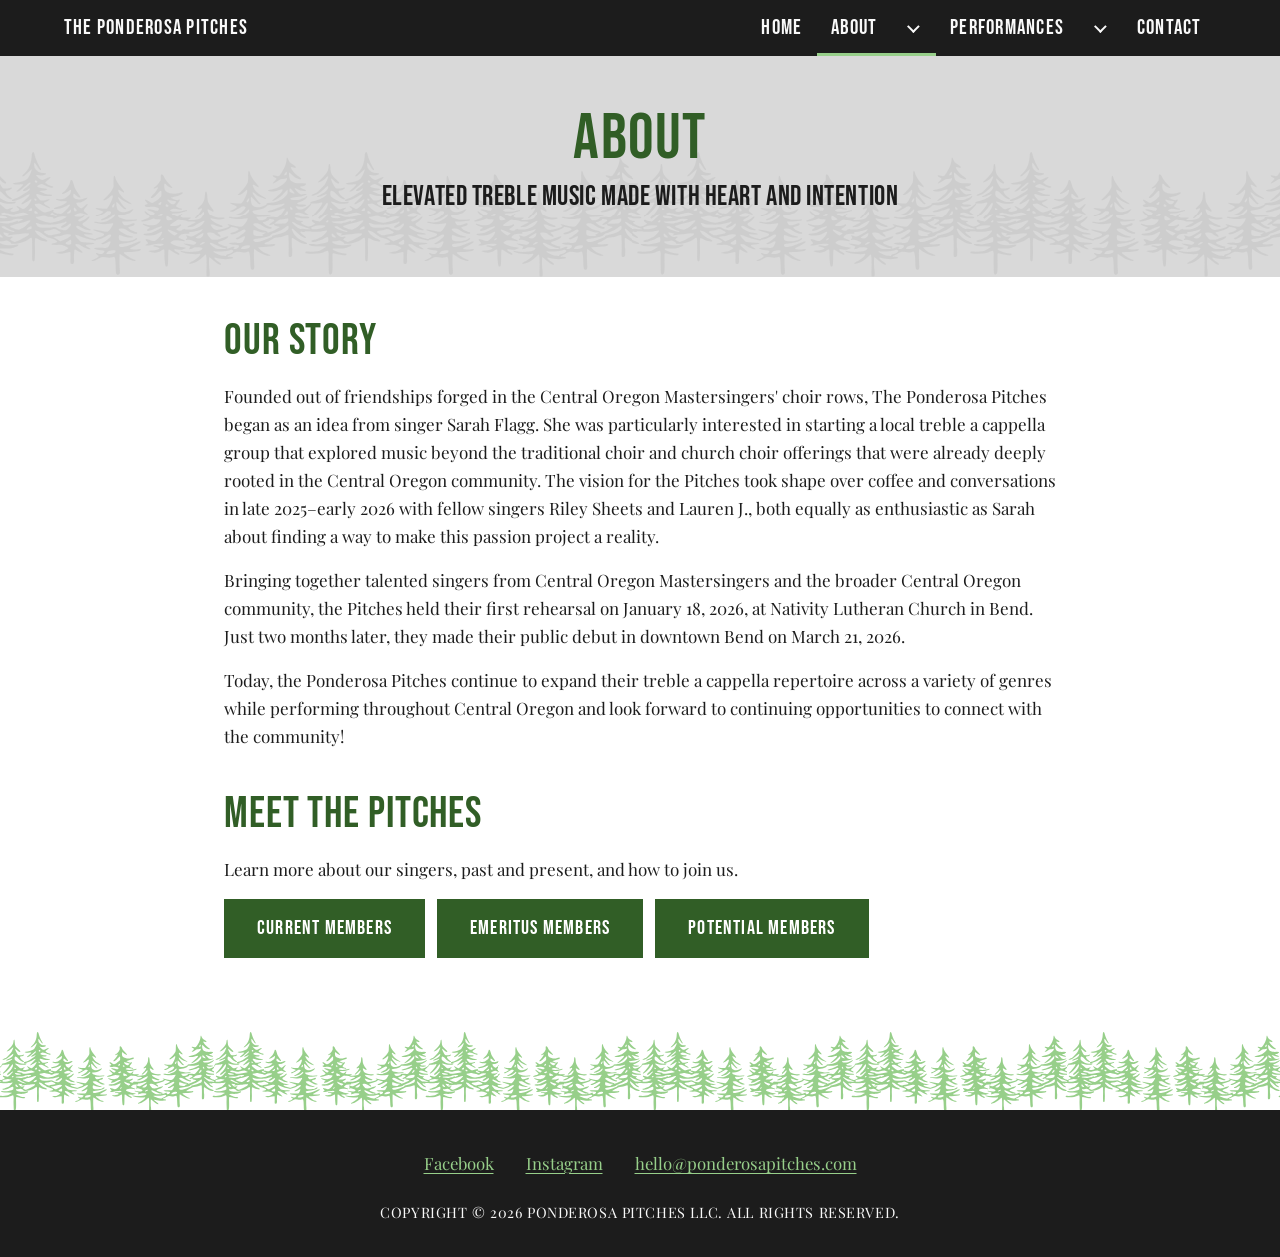
==== commit 4c1643bf: "Update button-row class for styling" ====
--- a/about.html
+++ b/about.html
@@ -61,6 +61,7 @@
                 <span class="visually-hidden">Show Performances pages</span>
               </button>
               <ul class="subnav" id="performances-subnav">
+                <li><a href="performances.html">Upcoming</a></li>
                 <li><a href="repertoire.html">Repertoire</a></li>
               </ul>
             </li>              
@@ -89,7 +90,7 @@
 
             <h2>Meet the Pitches</h2>
             <p>Learn more about our singers, past and present, and how to join us.</p>
-            <p class="button-row">
+            <p class="button-row button-row--stack">
               <a class="button" href="current.html">Current members</a>
               <a class="button" href="emeritus.html">Emeritus members</a>
               <a class="button" href="potential-members.html">Potential members</a>
--- a/styles/pitches.css
+++ b/styles/pitches.css
@@ -18,7 +18,11 @@
   --nav-height: 3.5rem;
   --gap: clamp(1rem, 0.6rem + 1.6vw, 1.75rem);
   --content-width: 75rem;
-  --prose-width: 42rem;
+  --prose-width: 52rem;     /* fits the 2-up repertoire cards (2 x 25rem + gap) */
+  --measure: 42rem;         /* comfortable line length for centered intro text */
+
+  --trees: url("../images/pine-trees.svg");
+  --trees-ratio: 1890 / 709;
 }
 
 *, *::before, *::after { box-sizing: border-box; }
@@ -274,7 +278,7 @@
 .brand-auto .site-nav__brand { opacity: 0; visibility: hidden; transition: opacity 0.25s ease, visibility 0.25s; }
 .brand-auto.brand-shown .site-nav__brand { opacity: 1; visibility: visible; }
 
-/* ---------- 6. Logo banner + hero photo ---------- */
+/* ---------- logo banner + hero photo ---------- */
 .site-banner { text-align: center; padding: 1.25rem 0 0.25rem; }
 .site-logo { margin: 0; line-height: 0; }
 .site-logo img { display: block; width: 100%; max-width: 32rem; height: auto; margin: 0 auto; }
@@ -313,56 +317,6 @@
 }
 .upcoming__more { text-align: center; }
 
-/* ---------- repertoire ----------
-.rep-section { margin-bottom: 2.5rem; }
-.features {
-  list-style: none;
-  margin: 0;
-  padding: 0;
-  display: grid;
-  gap: var(--gap);
-}
-@media (min-width: 40em) {
-  .features { grid-template-columns: repeat(2, minmax(0, 1fr)); }
-}
-.feature {
-  display: flex;
-  flex-direction: column;
-  min-width: 0;
-  background: #fff;
-  border: 1px solid var(--grey);
-  border-left: 6px solid var(--dark-green);
-}
-.feature__media img,
-.feature__media video {
-  display: block;
-  width: 100%;
-  height: auto;
-  aspect-ratio: 1;
-  object-fit: cover;
-  background: var(--grey);
-}
-.feature__media video { background: #000; }
-.feature__body { padding: 1rem 1.25rem 1.25rem; }
-.prose .feature__title { margin: 0 0 0.25rem; }
-.feature__credit { margin: 0 0 0.5rem; font-style: italic; }
-.feature__body p:last-child { margin-bottom: 0; }
-
-.rep-list { list-style: none; margin: 0; padding: 0; }
-.rep-list li {
-  display: flex;
-  flex-wrap: wrap;
-  align-items: baseline;
-  justify-content: space-between;
-  gap: 0.1rem 1.25rem;
-  padding: 0.75rem 0;
-  border-bottom: 1px solid var(--grey);
-}
-.rep-list li:first-child { border-top: 1px solid var(--grey); }
-.rep-list__title { font-style: normal; font-weight: 700; overflow-wrap: break-word; }
-.rep-list__credit { font-style: italic; }
-.rep-list__arr { display: block; font-style: normal; font-size: 0.95rem; }
-
 /* ---------- interior pages ---------- */
 .page-title { background: var(--grey); text-align: center; padding: clamp(1.75rem, 1rem + 3vw, 3rem) 0; }
 .page-title h1 { margin: 0; }
@@ -373,6 +327,12 @@
 .prose h2:first-child { margin-top: 0; }
 .prose h3 { margin-top: 2rem; }
 .button-row { display: flex; flex-wrap: wrap; gap: 0.75rem; margin: 0 0 1rem; }
+
+/* media query to make stacked buttons share the width of the widest one (ie: the About page).
+   note for future - 28.375em = 454px which is the current breakpoint; this may need adjusting if font/styles are changed */
+@media (max-width: 28.375em) {
+  .button-row--stack { display: grid; justify-content: stretch; }
+}
 .contact-list { list-style: none; margin: 1.5rem 0; padding: 0; }
 .contact-list li { padding: 0.35rem 0; font-size: 1.15rem; overflow-wrap: anywhere; }
 .page-intro { margin: 0 0 2rem; font-size: clamp(1.5rem, 1.2rem + 1.2vw, 2rem); text-align: center; }
@@ -384,7 +344,7 @@
   margin: 2rem 0;
   padding: 3.5rem 0;
 }
-#intro p { max-width: var(--prose-width); margin-left: auto; margin-right: auto; }
+#intro p { max-width: var(--measure); margin-left: auto; margin-right: auto; }
 @media (min-width: 48em) { #intro { padding: 5rem 0; } }
 
 /* ---------- utilities ---------- */
@@ -783,3 +743,94 @@
   html { scroll-behavior: auto; }
   *, *::before, *::after { transition: none !important; animation: none !important; }
 }
+
+/* ---------- repertoire ---------- */
+.rep-section { margin-bottom: 2.5rem; }
+.features {
+  list-style: none;
+  margin: 0;
+  padding: 0;
+  display: grid;
+  grid-template-columns: minmax(0, 25rem);   /* 400px */
+  justify-content: center;
+  gap: var(--gap);
+}
+   @media (min-width: 40em) {
+     .features { grid-template-columns: repeat(2, minmax(0, 25rem)); }
+}
+.feature {
+  display: flex;
+  flex-direction: column;
+  min-width: 0;
+  background: #fff;
+  border: 1px solid var(--grey);
+  border-left: 6px solid var(--dark-green);
+}
+.feature__media img,
+.feature__media video {
+  display: block;
+  width: 100%;
+  height: auto;
+  aspect-ratio: 1;
+  object-fit: cover;
+  background: var(--grey);
+}
+.feature__media video { background: #000; }
+.feature__body { padding: 1rem 1.25rem 1.25rem; }
+.prose .feature__title { margin: 0 0 0.25rem; }
+.feature__credit { margin: 0 0 0.5rem; font-style: italic; }
+.feature__body p:last-child { margin-bottom: 0; }
+
+.rep-list { list-style: none; margin: 0; padding: 0; }
+.rep-list li {
+  display: flex;
+  flex-wrap: wrap;
+  align-items: baseline;
+  justify-content: space-between;
+  gap: 0.1rem 1.25rem;
+  padding: 0.75rem 0;
+  border-bottom: 1px solid var(--grey);
+}
+.rep-list li:first-child { border-top: 1px solid var(--grey); }
+.rep-list__title { font-style: normal; font-weight: 700; overflow-wrap: break-word; }
+.rep-list__credit { font-style: italic; flex-basis: 100%; }   /* for phones: always on its own line, left-aligned */
+   @media (min-width: 32em) {
+     .rep-list__credit { flex-basis: auto; margin-left: auto; text-align: right; }
+}
+.rep-list__arr { display: block; font-style: normal; font-size: 0.95rem; }
+
+
+/* ---------- pine-tree motif ---------- */
+/* Decorative only: drawn with CSS masks on pseudo-elements, so screen readers never see it
+   and the color is set with background-color. Hidden in forced-colors mode and print. */
+.page-title, #intro { position: relative; isolation: isolate; overflow: hidden; }
+.page-title::before, #intro::before,
+.site-footer::before {
+  content: "";
+  position: absolute;
+  left: 0; right: 0; bottom: 0;
+  z-index: -1;
+  pointer-events: none;
+  -webkit-mask: var(--trees) repeat-x center bottom / auto 100%;
+          mask: var(--trees) repeat-x center bottom / auto 100%;
+}
+
+/* Grey bands: a faint treeline along the bottom edge, behind the text */
+.page-title::before, #intro::before {
+  height: clamp(4.5rem, 3rem + 6vw, 8rem);
+  background-color: #cdcdcd;
+}
+.page-title { padding-bottom: clamp(2.5rem, 1.5rem + 4vw, 4rem); }
+
+/* Footer: dark-green treeline standing on top of the black bar */
+.site-footer { position: relative; margin-top: clamp(3rem, 2rem + 4vw, 5rem); }
+.site-footer::before {
+  bottom: 100%;
+  height: clamp(3rem, 2rem + 4vw, 5rem);
+  background-color: var(--light-green);
+  margin-bottom: -2px;        /* trunks overlap the bar so no hairline gap shows */
+}
+
+@media (forced-colors: active), print {
+  .page-title::before, #intro::before, .site-footer::before { display: none; }
+}
